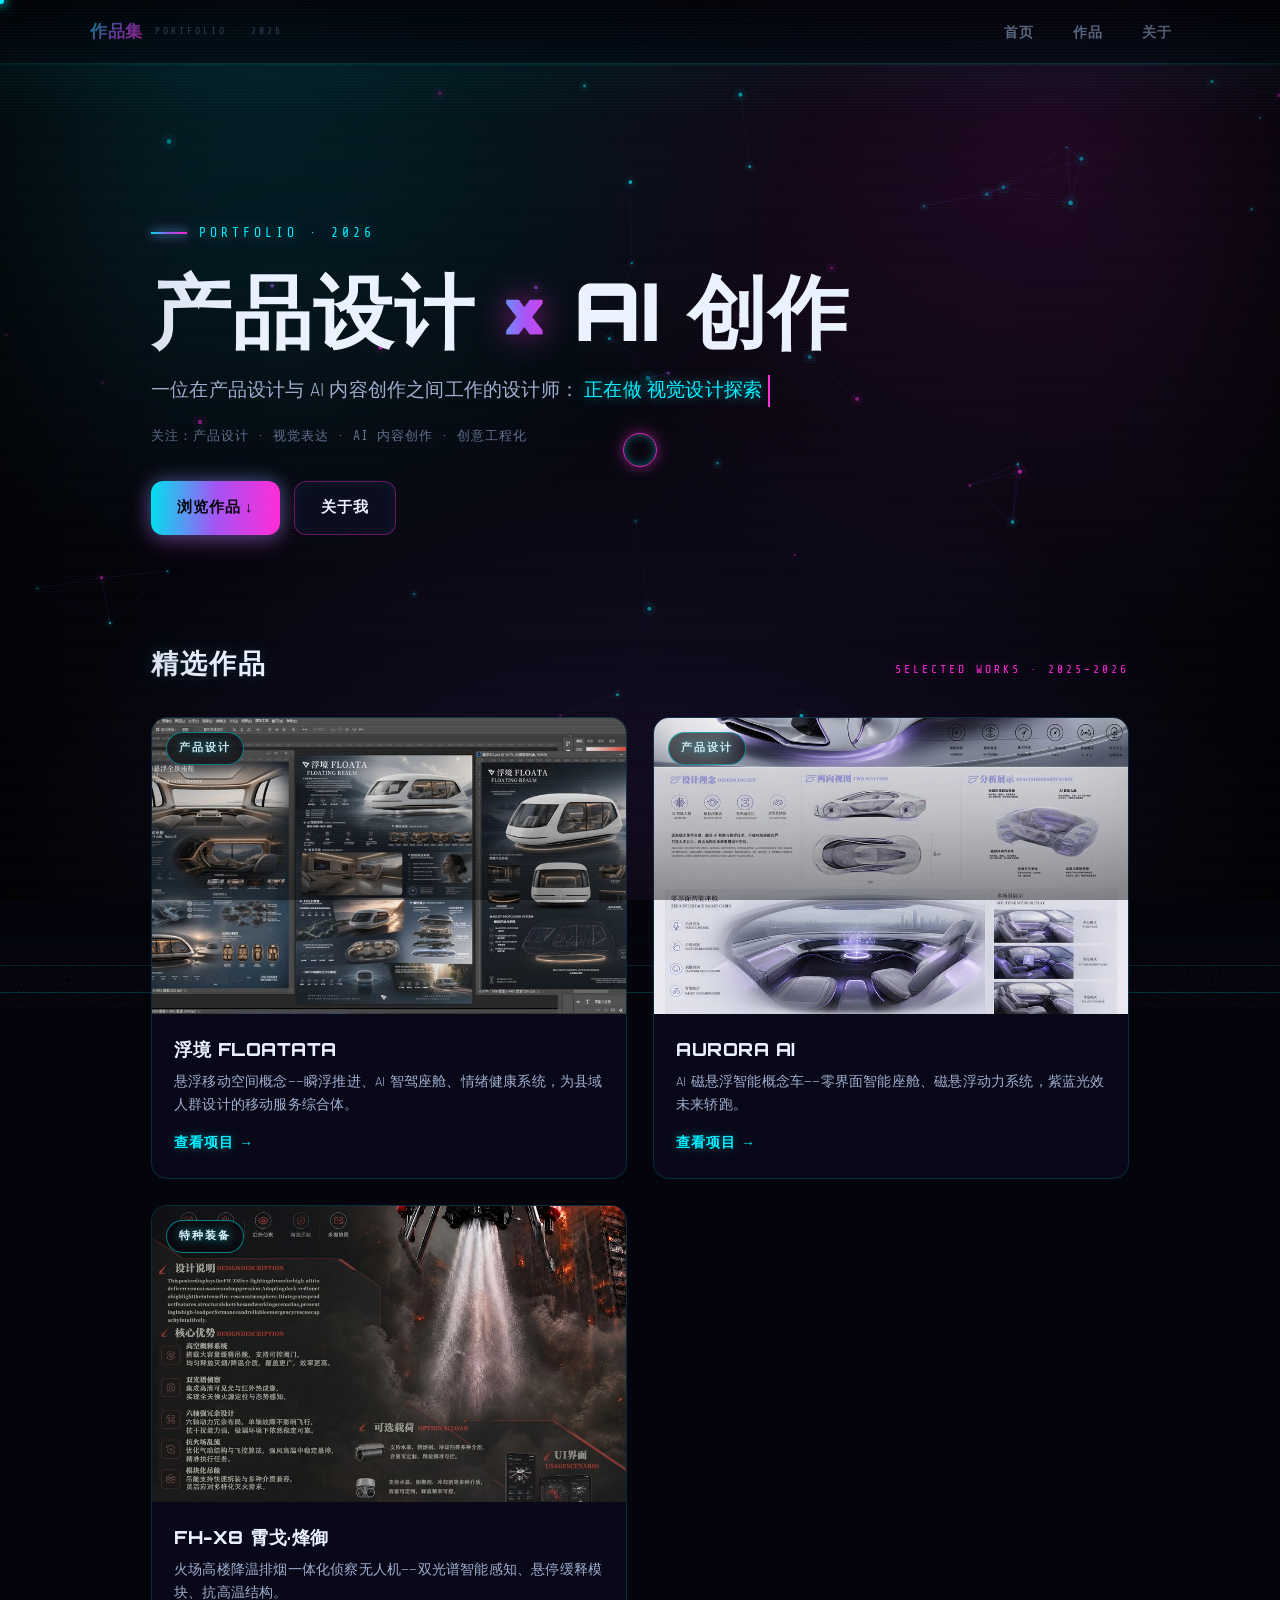
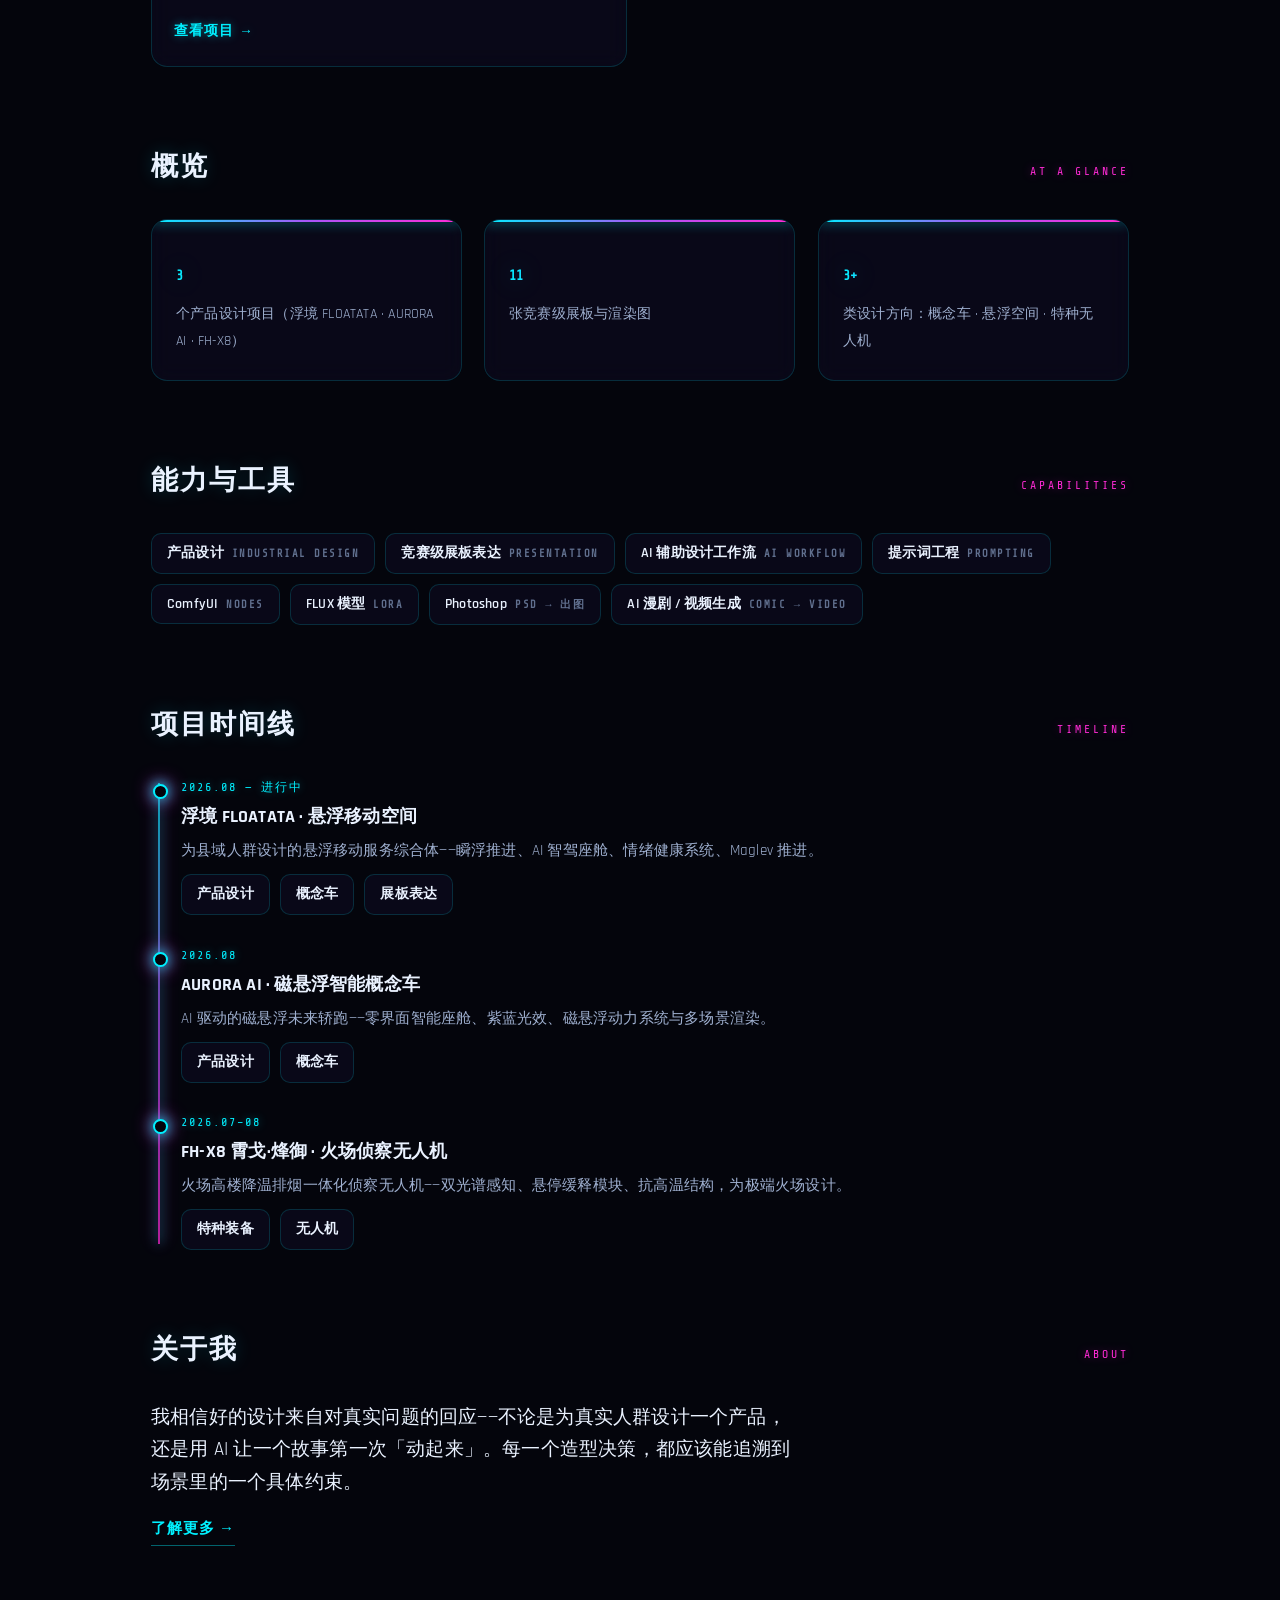
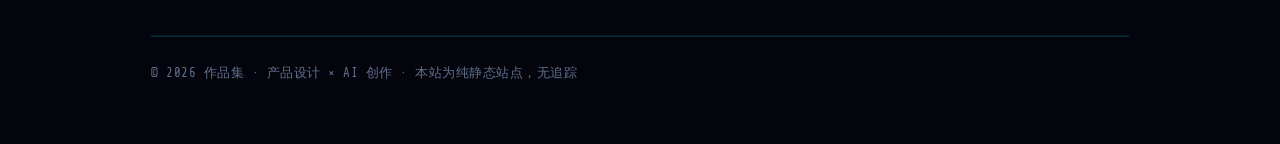
==== index.html @ 02cdc8c8 "init: cyberpunk portfolio site (6 pages, 3 projects)" ====
<!DOCTYPE html>
<html lang="zh-CN">
<head>
  <meta charset="UTF-8">
  <meta name="viewport" content="width=device-width, initial-scale=1.0">
  <meta name="description" content="产品设计与 AI 创作作品集 · 未来科技赛博风格 · 交互型动态网站。">
  <meta property="og:title" content="作品集 · 产品设计与 AI 创作">
  <meta property="og:description" content="交互型动态作品集网站 · 赛博朋克视觉，霓虹合成波、故障字与全息交互。">
  <meta property="og:type" content="website">
  <title>作品集 · 产品设计与 AI 创作</title>
  <link rel="icon" href="data:image/svg+xml,%3Csvg xmlns='http://www.w3.org/2000/svg' viewBox='0 0 100 100'%3E%3Cdefs%3E%3ClinearGradient id='g' x1='0' y1='0' x2='1' y2='1'%3E%3Cstop offset='0' stop-color='%2300f0ff'/%3E%3Cstop offset='1' stop-color='%23ff2bd6'/%3E%3C/linearGradient%3E%3C/defs%3E%3Crect width='100' height='100' rx='22' fill='url(%23g)'/%3E%3Ctext x='50' y='68' font-size='52' font-weight='800' fill='%2304050c' text-anchor='middle' font-family='Arial'%3E%E4%BD%9C%3C/text%3E%3C/svg%3E">
  <link rel="preconnect" href="https://fonts.googleapis.com">
  <link rel="preconnect" href="https://fonts.gstatic.com" crossorigin>
  <link href="https://fonts.googleapis.com/css2?family=Orbitron:wght@500;700;900&family=Rajdhani:wght@500;600;700&family=Share+Tech+Mono&display=swap" rel="stylesheet">
  <link rel="stylesheet" href="/site.css">
  <script src="/nav.js" defer></script>
  <script src="/fx.js" defer></script>
</head>
<body>
  <main class="site">

    <!-- ① Hero -->
    <section class="hero">
      <p class="kicker" data-parallax="8">PORTFOLIO · 2026</p>
      <h1 class="hero-title glitch" data-text="产品设计 × AI 创作" data-parallax="-16">产品设计<span class="hl"> × </span>AI 创作</h1>
      <p class="hero-sub" data-parallax="12">
        一位在产品设计与 AI 内容创作之间工作的设计师：
        <span class="typewriter" data-type-base="正在做 " data-type-words='["视觉设计探索","AI 内容创作","产品概念打磨","下一组作品"]'></span>
      </p>
      <p class="hero-note" data-parallax="18">关注：产品设计 · 视觉表达 · AI 内容创作 · 创意工程化</p>
      <div class="contact-row" data-parallax="22">
        <a class="contact-btn contact-btn--dark" href="#work">浏览作品 ↓</a>
        <a class="contact-btn contact-btn--light" href="/about/">关于我</a>
      </div>
    </section>

    <!-- ② 精选作品 -->
    <section class="sect" id="work">
      <div class="sect-head reveal">
        <h2>精选作品</h2>
        <span class="no">SELECTED WORKS · 2025–2026</span>
      </div>
      <div class="work-grid">

        <!-- 浮境 FLOATATA -->
        <a class="work-card tilt reveal" href="/work/floata/" data-cat="产品设计">
          <div class="wc-media">
            <span class="wc-tag">产品设计</span>
            <img src="/assets/work/floating-space.jpg"
                 srcset="/assets/work/floating-space.jpg 900w, /assets/work/floating-space-lg.jpg 1600w"
                 sizes="(max-width:760px) 100vw, 50vw"
                 alt="浮境 FLOATATA 悬浮移动空间概念展板" loading="lazy">
          </div>
          <div class="wc-info">
            <h3 class="wc-title">浮境 FLOATATA</h3>
            <p class="wc-desc">悬浮移动空间概念——瞬浮推进、AI 智驾座舱、情绪健康系统，为县域人群设计的移动服务综合体。</p>
            <span class="wc-go">查看项目 →</span>
          </div>
        </a>

        <!-- AURORA AI -->
        <a class="work-card tilt reveal" data-delay="90" href="/work/aurora/" data-cat="产品设计">
          <div class="wc-media">
            <span class="wc-tag">产品设计</span>
            <img src="/assets/work/tech-sedan.jpg"
                 srcset="/assets/work/tech-sedan.jpg 900w, /assets/work/tech-sedan-lg.jpg 1600w"
                 sizes="(max-width:760px) 100vw, 50vw"
                 alt="AURORA AI 磁悬浮智能概念车展板" loading="lazy">
          </div>
          <div class="wc-info">
            <h3 class="wc-title">AURORA AI</h3>
            <p class="wc-desc">AI 磁悬浮智能概念车——零界面智能座舱、磁悬浮动力系统，紫蓝光效未来轿跑。</p>
            <span class="wc-go">查看项目 →</span>
          </div>
        </a>

        <!-- FH-X8 霄戈·烽御 -->
        <a class="work-card tilt reveal" href="/work/fh-x8/" data-cat="特种装备">
          <div class="wc-media">
            <span class="wc-tag">特种装备</span>
            <img src="/assets/work/product.jpg"
                 srcset="/assets/work/product.jpg 900w, /assets/work/product-lg.jpg 1600w"
                 sizes="(max-width:760px) 100vw, 50vw"
                 alt="FH-X8 霄戈·烽御 火场侦察无人机展板" loading="lazy">
          </div>
          <div class="wc-info">
            <h3 class="wc-title">FH-X8 霄戈·烽御</h3>
            <p class="wc-desc">火场高楼降温排烟一体化侦察无人机——双光谱智能感知、悬停缓释模块、抗高温结构。</p>
            <span class="wc-go">查看项目 →</span>
          </div>
        </a>

      </div>
    </section>

    <!-- ③ 数据概览 -->
    <section class="sect">
      <div class="sect-head reveal">
        <h2>概览</h2>
        <span class="no">AT A GLANCE</span>
      </div>
      <div class="stats">
        <div class="stat reveal"><b><span class="countup" data-count="3">0</span></b><span>个产品设计项目（浮境 FLOATATA · AURORA AI · FH-X8）</span></div>
        <div class="stat reveal" data-delay="90"><b><span class="countup" data-count="11">0</span></b><span>张竞赛级展板与渲染图</span></div>
        <div class="stat reveal" data-delay="180"><b><span class="countup" data-count="3" data-suffix="+">0</span></b><span>类设计方向：概念车 · 悬浮空间 · 特种无人机</span></div>
      </div>
    </section>

    <!-- ④ 能力与工具 -->
    <section class="sect">
      <div class="sect-head reveal">
        <h2>能力与工具</h2>
        <span class="no">CAPABILITIES</span>
      </div>
      <div class="chips reveal">
        <span class="chip">产品设计 <em>INDUSTRIAL DESIGN</em></span>
        <span class="chip">竞赛级展板表达 <em>PRESENTATION</em></span>
        <span class="chip">AI 辅助设计工作流 <em>AI WORKFLOW</em></span>
        <span class="chip">提示词工程 <em>PROMPTING</em></span>
        <span class="chip">ComfyUI <em>NODES</em></span>
        <span class="chip">FLUX 模型 <em>LORA</em></span>
        <span class="chip">Photoshop <em>PSD → 出图</em></span>
        <span class="chip">AI 漫剧 / 视频生成 <em>COMIC → VIDEO</em></span>
      </div>
    </section>

    <!-- ⑤ 比赛与创作时间线 -->
    <section class="sect">
      <div class="sect-head reveal">
        <h2>项目时间线</h2>
        <span class="no">TIMELINE</span>
      </div>
      <div class="timeline">
        <div class="tl-item reveal">
          <div class="tl-date">2026.08 — 进行中</div>
          <h3>浮境 FLOATATA · 悬浮移动空间</h3>
          <p>为县域人群设计的悬浮移动服务综合体——瞬浮推进、AI 智驾座舱、情绪健康系统、Maglev 推进。</p>
          <div class="chips tl-tags"><span class="chip">产品设计</span><span class="chip">概念车</span><span class="chip">展板表达</span></div>
        </div>
        <div class="tl-item reveal">
          <div class="tl-date">2026.08</div>
          <h3>AURORA AI · 磁悬浮智能概念车</h3>
          <p>AI 驱动的磁悬浮未来轿跑——零界面智能座舱、紫蓝光效、磁悬浮动力系统与多场景渲染。</p>
          <div class="chips tl-tags"><span class="chip">产品设计</span><span class="chip">概念车</span></div>
        </div>
        <div class="tl-item reveal">
          <div class="tl-date">2026.07–08</div>
          <h3>FH-X8 霄戈·烽御 · 火场侦察无人机</h3>
          <p>火场高楼降温排烟一体化侦察无人机——双光谱感知、悬停缓释模块、抗高温结构，为极端火场设计。</p>
          <div class="chips tl-tags"><span class="chip">特种装备</span><span class="chip">无人机</span></div>
        </div>
      </div>
    </section>

    <!-- ⑥ 关于 teaser -->
    <section class="sect">
      <div class="sect-head reveal">
        <h2>关于我</h2>
        <span class="no">ABOUT</span>
      </div>
      <p class="reveal" style="font-size:19px; max-width:640px;">我相信好的设计来自对真实问题的回应——不论是为真实人群设计一个产品，还是用 AI 让一个故事第一次「动起来」。每一个造型决策，都应该能追溯到场景里的一个具体约束。</p>
      <a class="more-link reveal" href="/about/">了解更多 →</a>
    </section>

    <!-- ⑤ 页脚 -->
    <footer class="site-footer reveal">
      <p class="small">© <span id="year">2026</span> 作品集 · 产品设计 × AI 创作 · 本站为纯静态站点，无追踪</p>
    </footer>

  </main>
  <script>document.getElementById('year').textContent = new Date().getFullYear();</script>
</body>
</html>
---- site.css ----
/* ============================================================
   Portfolio · 未来科技 · 赛博朋克主题 (CYBERPUNK / SYNTHWAVE)
   配色：近黑底 + 霓虹青(#00f0ff) + 品红(#ff2bd6) + 电紫(#a855f7)
   元素：合成波网格地面 · CRT 扫描线 · 故障字 · 全息旋转描边 · 光束扫过
   ============================================================ */

:root {
  --bg: #04050c;
  --bg-2: #0a0c1a;
  --panel: rgba(120, 90, 255, .05);
  --panel-2: rgba(140, 120, 255, .08);
  --line: rgba(0, 240, 255, .16);
  --line-strong: rgba(255, 43, 214, .38);
  --text: #eaf2ff;
  --muted: #9fb0d0;
  --dim: #61708f;
  --c1: #00f0ff;   /* 霓虹青 */
  --c2: #ff2bd6;   /* 品红 */
  --c3: #a855f7;   /* 电紫 */
  --grad: linear-gradient(92deg, #00f0ff 0%, #a855f7 50%, #ff2bd6 100%);
  --grad-soft: linear-gradient(160deg, rgba(0, 240, 255, .12), rgba(255, 43, 214, .08));
  --glow: 0 0 22px rgba(0, 240, 255, .4);
  --radius: 16px;
  --mono: "Share Tech Mono", ui-monospace, "SF Mono", "Cascadia Code", Consolas, monospace;
  --display: "Orbitron", "Rajdhani", ui-sans-serif, system-ui, sans-serif;
  --sans: "Rajdhani", ui-sans-serif, -apple-system, BlinkMacSystemFont, "PingFang SC", "Microsoft YaHei", sans-serif;
}

* { margin: 0; padding: 0; box-sizing: border-box; }

html { scroll-behavior: smooth; }

body {
  background: var(--bg);
  color: var(--text);
  font-family: var(--sans);
  font-size: 16px;
  line-height: 1.7;
  -webkit-font-smoothing: antialiased;
  overflow-x: hidden;
  letter-spacing: .2px;
}

/* ---- 背景：霓虹网格纹理（全站固定） ---- */
body::before {
  content: "";
  position: fixed;
  inset: 0;
  z-index: -4;
  background:
    radial-gradient(circle at 20% 0%, rgba(0, 240, 255, .14), transparent 42%),
    radial-gradient(circle at 82% 12%, rgba(255, 43, 214, .12), transparent 42%),
    radial-gradient(circle at 50% 120%, rgba(168, 85, 247, .16), transparent 55%),
    var(--bg);
  pointer-events: none;
}

/* ---- 顶部霓虹光晕装饰 ---- */
body::after {
  content: "";
  position: fixed;
  top: -260px; left: 50%;
  transform: translateX(-50%);
  width: 130vw; height: 620px;
  z-index: -5;
  background:
    radial-gradient(ellipse 42% 55% at 28% 42%, rgba(0, 240, 255, .16), transparent 65%),
    radial-gradient(ellipse 40% 52% at 72% 38%, rgba(255, 43, 214, .14), transparent 65%);
  pointer-events: none;
}

/* ---- 合成波滚动网格地面（fx.js 注入 .fx-grid） ---- */
.fx-grid {
  position: fixed;
  left: -60%; right: -60%; bottom: -12%;
  height: 62vh;
  z-index: -3;
  background-image:
    linear-gradient(rgba(0, 240, 255, .55) 1px, transparent 1px),
    linear-gradient(90deg, rgba(255, 43, 214, .35) 1px, transparent 1px);
  background-size: 46px 46px;
  transform: perspective(340px) rotateX(70deg);
  transform-origin: bottom center;
  -webkit-mask-image: linear-gradient(to top, #000 0%, rgba(0, 0, 0, .4) 45%, transparent 86%);
          mask-image: linear-gradient(to top, #000 0%, rgba(0, 0, 0, .4) 45%, transparent 86%);
  opacity: .55;
  animation: gridmove 5.5s linear infinite;
  pointer-events: none;
}
@keyframes gridmove { from { background-position-y: 0; } to { background-position-y: 46px; } }

/* 地平线霓虹光带 */
.fx-grid::after {
  content: "";
  position: absolute;
  left: 0; right: 0; top: 0;
  height: 2px;
  background: linear-gradient(90deg, transparent, var(--c1), var(--c2), transparent);
  box-shadow: 0 0 18px var(--c1), 0 0 30px var(--c2);
}

/* ---- CRT 扫描线 + 扫描光束（fx.js 注入 .fx-scan） ---- */
.fx-scan {
  position: fixed;
  inset: 0;
  z-index: 9998;
  pointer-events: none;
  background: repeating-linear-gradient(to bottom, rgba(255, 255, 255, .022) 0 1px, transparent 1px 3px);
  opacity: .7;
}
.fx-scan::after {
  content: "";
  position: absolute;
  left: 0; right: 0; height: 130px;
  background: linear-gradient(to bottom, transparent, rgba(0, 240, 255, .05), transparent);
  animation: scan 7s linear infinite;
}
@keyframes scan { from { top: -130px; } to { top: 100%; } }

/* ---- 暗角（fx.js 注入 .fx-vignette） ---- */
.fx-vignette {
  position: fixed;
  inset: 0;
  z-index: 9997;
  pointer-events: none;
  box-shadow: inset 0 0 220px rgba(0, 0, 0, .85);
}

/* ---- 粒子背景画布（fx.js 注入 .fx-bg） ---- */
.fx-bg {
  position: fixed;
  inset: 0;
  z-index: -2;
  pointer-events: none;
}

/* ---- 顶部阅读进度条 ---- */
.fx-progress {
  position: fixed;
  top: 0; left: 0;
  height: 3px;
  width: 0;
  z-index: 10001;
  background: var(--grad);
  box-shadow: 0 0 14px var(--c1), 0 0 22px var(--c2);
  transition: width .08s linear;
}

::selection { background: rgba(255, 43, 214, .34); color: #fff; }

::-webkit-scrollbar { width: 10px; }
::-webkit-scrollbar-track { background: var(--bg); }
::-webkit-scrollbar-thumb { background: #1b2540; border-radius: 8px; box-shadow: inset 0 0 6px rgba(0,240,255,.4); }
::-webkit-scrollbar-thumb:hover { background: #2a3a66; }

a { color: inherit; }
img { max-width: 100%; }

/* ================= 导航（nav.js 注入 .sk-nav） ================= */
.sk-nav {
  position: fixed;
  top: 0; left: 0; right: 0;
  z-index: 9990;
  height: 62px;
  display: flex;
  align-items: center;
  justify-content: space-between;
  gap: 16px;
  padding: 0 max(22px, calc((100vw - 1080px) / 2));
  background: rgba(4, 5, 12, .55);
  backdrop-filter: blur(16px);
  -webkit-backdrop-filter: blur(16px);
  border-bottom: 1px solid var(--line);
  box-shadow: 0 1px 0 rgba(0, 240, 255, .12);
  transition: border-color .25s ease, background .25s ease, transform .3s ease;
  font-family: var(--sans);
}
.sk-nav.scrolled {
  background: rgba(4, 5, 12, .85);
  border-bottom-color: var(--line-strong);
  box-shadow: 0 0 24px rgba(0, 240, 255, .12);
}
.sk-nav--hidden { transform: translateY(-100%); }
.sk-nav a { text-decoration: none; }

.sk-brand { display: flex; align-items: baseline; gap: 10px; min-width: 0; }
.sk-brand b {
  font-family: var(--display);
  font-size: 17px;
  font-weight: 900;
  letter-spacing: 2px;
  background: var(--grad);
  -webkit-background-clip: text;
  background-clip: text;
  -webkit-text-fill-color: transparent;
  white-space: nowrap;
  text-shadow: 0 0 18px rgba(0, 240, 255, .25);
}
.sk-brand span {
  font-size: 10px;
  letter-spacing: 3px;
  color: var(--dim);
  font-family: var(--mono);
  white-space: nowrap;
}

.sk-links { display: flex; align-items: center; gap: 2px; overflow-x: auto; scrollbar-width: none; }
.sk-links::-webkit-scrollbar { display: none; }
.sk-links a {
  padding: 7px 14px;
  border-radius: 10px;
  font-size: 14px;
  color: var(--muted);
  white-space: nowrap;
  font-weight: 600;
  letter-spacing: .5px;
  position: relative;
  transition: color .2s ease, background .2s ease, text-shadow .2s ease;
}
.sk-links a:hover { color: var(--text); background: var(--panel); text-shadow: 0 0 12px rgba(0, 240, 255, .6); }
.sk-links a.on { color: var(--c1); font-weight: 700; text-shadow: 0 0 12px rgba(0, 240, 255, .7); }
.sk-links a.on::after {
  content: "";
  position: absolute;
  left: 14px; right: 14px; bottom: 3px;
  height: 2px;
  border-radius: 2px;
  background: var(--grad);
  box-shadow: 0 0 10px var(--c1), 0 0 16px var(--c2);
}

/* ================= 布局容器 ================= */
.site {
  max-width: 1080px;
  margin: 0 auto;
  padding: 92px max(22px, 4vw) 60px;
}

/* ================= Hero ================= */
.hero { padding: 60px 0 30px; position: relative; }

.kicker {
  font-family: var(--mono);
  font-size: 13px;
  letter-spacing: 4px;
  color: var(--c1);
  margin-bottom: 24px;
  display: inline-flex;
  align-items: center;
  gap: 12px;
  text-shadow: 0 0 12px rgba(0, 240, 255, .5);
}
.kicker::before {
  content: "";
  width: 36px; height: 1.5px;
  background: var(--grad);
  box-shadow: 0 0 10px var(--c1), 0 0 14px var(--c2);
}

.hero-title {
  font-family: var(--display);
  font-size: clamp(42px, 7.5vw, 80px);
  font-weight: 900;
  line-height: 1.06;
  letter-spacing: 1px;
  margin-bottom: 22px;
  position: relative;
}
.hero-title .hl {
  background: var(--grad);
  -webkit-background-clip: text;
  background-clip: text;
  -webkit-text-fill-color: transparent;
  filter: drop-shadow(0 0 16px rgba(255, 43, 214, .55));
}

/* 故障字 glitch（周期爆发，平时显示渐变原字） */
.glitch::before, .glitch::after {
  content: attr(data-text);
  position: absolute;
  inset: 0;
  opacity: 0;
  pointer-events: none;
  font: inherit;
  letter-spacing: inherit;
}
.glitch::before { color: var(--c2); animation: glitchA 5s steps(2, end) infinite; }
.glitch::after { color: var(--c1); animation: glitchB 5s steps(2, end) infinite; }
@keyframes glitchA {
  0%, 91%, 100% { opacity: 0; transform: translate(0, 0); clip-path: inset(0 0 100% 0); }
  92% { opacity: .85; transform: translate(-4px, -2px); clip-path: inset(8% 0 62% 0); }
  95% { opacity: .85; transform: translate(4px, 2px); clip-path: inset(54% 0 18% 0); }
  98% { opacity: .85; transform: translate(-3px, 1px); clip-path: inset(30% 0 40% 0); }
}
@keyframes glitchB {
  0%, 91%, 100% { opacity: 0; transform: translate(0, 0); clip-path: inset(0 0 100% 0); }
  93% { opacity: .85; transform: translate(4px, 2px); clip-path: inset(14% 0 56% 0); }
  96% { opacity: .85; transform: translate(-4px, -2px); clip-path: inset(60% 0 12% 0); }
  99% { opacity: .85; transform: translate(3px, -1px); clip-path: inset(40% 0 34% 0); }
}

.typewriter {
  display: inline-block;
  border-right: 2.5px solid var(--c2);
  padding-right: 6px;
  color: var(--c1);
  text-shadow: 0 0 12px rgba(0, 240, 255, .55);
  animation: blink .85s step-end infinite;
}
@keyframes blink { 50% { border-color: transparent; } }

.hero-sub {
  font-size: 19px;
  color: var(--muted);
  max-width: 640px;
  margin-bottom: 18px;
}
.hero-note {
  font-family: var(--mono);
  font-size: 13px;
  color: var(--dim);
  letter-spacing: 1px;
  margin-bottom: 34px;
}

.contact-row { display: flex; gap: 14px; flex-wrap: wrap; }

.contact-btn {
  display: inline-flex;
  align-items: center;
  gap: 8px;
  padding: 13px 26px;
  border-radius: 12px;
  font-size: 15px;
  font-weight: 700;
  letter-spacing: 1px;
  text-decoration: none;
  text-transform: uppercase;
  transition: transform .2s ease, box-shadow .25s ease, background .25s ease, border-color .25s ease;
}
.contact-btn--dark {
  background: var(--grad);
  color: #04050c;
  box-shadow: 0 4px 24px rgba(255, 43, 214, .4), 0 0 18px rgba(0, 240, 255, .35);
}
.contact-btn--dark:hover {
  transform: translateY(-2px);
  box-shadow: 0 8px 34px rgba(255, 43, 214, .6), 0 0 28px rgba(0, 240, 255, .5);
}
.contact-btn--light {
  background: var(--panel);
  border: 1px solid var(--line-strong);
  color: var(--text);
  backdrop-filter: blur(8px);
  box-shadow: inset 0 0 18px rgba(0, 240, 255, .06);
}
.contact-btn--light:hover {
  transform: translateY(-2px);
  border-color: var(--c1);
  box-shadow: 0 0 22px rgba(0, 240, 255, .35), inset 0 0 22px rgba(255, 43, 214, .08);
  text-shadow: 0 0 12px rgba(0, 240, 255, .7);
}

/* ================= 区块 ================= */
.sect { margin: 76px 0; }

.sect-head {
  display: flex;
  align-items: baseline;
  justify-content: space-between;
  gap: 16px;
  margin-bottom: 30px;
}
.sect-head h2 {
  font-family: var(--display);
  font-size: 27px;
  font-weight: 800;
  letter-spacing: 2px;
  text-shadow: 0 0 18px rgba(0, 240, 255, .18);
}
.sect-head .no {
  font-family: var(--mono);
  font-size: 11.5px;
  letter-spacing: 3px;
  color: var(--c2);
  text-shadow: 0 0 10px rgba(255, 43, 214, .4);
  white-space: nowrap;
}

/* ================= 作品卡片 ================= */
.work-grid {
  display: grid;
  grid-template-columns: repeat(2, 1fr);
  gap: 26px;
  perspective: 1400px;
}
@media (max-width: 760px) { .work-grid { grid-template-columns: 1fr; } }

.work-card {
  display: block;
  text-decoration: none;
  border-radius: var(--radius);
  overflow: hidden;
  background: var(--panel);
  border: 1px solid var(--line);
  backdrop-filter: blur(10px);
  -webkit-backdrop-filter: blur(10px);
  transition: transform .25s ease, box-shadow .3s ease, border-color .3s ease;
}
.work-card:hover {
  border-color: var(--line-strong);
  box-shadow: 0 18px 50px rgba(2, 4, 12, .8), 0 0 26px rgba(0, 240, 255, .22), 0 0 40px rgba(255, 43, 214, .14);
}

/* 全息旋转霓虹描边（hover） */
.work-card::after {
  content: "";
  position: absolute;
  inset: 0;
  border-radius: var(--radius);
  padding: 1.5px;
  background: conic-gradient(from var(--ang, 0deg), transparent 0 64%, var(--c1) 78%, var(--c2) 90%, transparent 100%);
  -webkit-mask: linear-gradient(#000 0 0) content-box, linear-gradient(#000 0 0);
  -webkit-mask-composite: xor;
          mask-composite: exclude;
  opacity: 0;
  transition: opacity .3s ease;
  pointer-events: none;
}
.work-card:hover::after { opacity: 1; animation: spin 3s linear infinite; }
@property --ang { syntax: "<angle>"; inherits: false; initial-value: 0deg; }
@keyframes spin { to { --ang: 360deg; } }

/* 3D tilt（fx.js） */
.work-card.tilt { transform-style: preserve-3d; will-change: transform; transition: transform .12s ease-out; }
.work-card.tilt .wc-media, .work-card.tilt .wc-info { transform: translateZ(18px); }

.wc-media {
  position: relative;
  aspect-ratio: 16 / 10;
  overflow: hidden;
  background: var(--bg-2);
}
.wc-media img {
  width: 100%; height: 100%;
  object-fit: cover;
  display: block;
  transition: transform .5s ease, filter .5s ease;
}
.work-card:hover .wc-media img { transform: scale(1.06); filter: brightness(1.14) saturate(1.1); }

/* 悬停光束扫过 */
.wc-media::after {
  content: "";
  position: absolute;
  top: 0; left: -60%;
  width: 50%; height: 100%;
  background: linear-gradient(105deg, transparent, rgba(0, 240, 255, .22), rgba(255, 43, 214, .18), transparent);
  transform: skewX(-18deg);
  opacity: 0;
  transition: opacity .3s ease;
  pointer-events: none;
}
.work-card:hover .wc-media::after { opacity: 1; animation: sweep 1.1s ease-in-out; }
@keyframes sweep { from { left: -60%; } to { left: 120%; } }

.wc-tag {
  position: absolute;
  top: 14px; left: 14px;
  z-index: 2;
  font-size: 11px;
  font-weight: 700;
  letter-spacing: 2px;
  padding: 6px 12px;
  border-radius: 999px;
  color: #dff6ff;
  background: rgba(4, 5, 12, .62);
  border: 1px solid rgba(0, 240, 255, .5);
  backdrop-filter: blur(8px);
  font-family: var(--mono);
  text-shadow: 0 0 10px rgba(0, 240, 255, .6);
}

.wc-media--type { display: flex; align-items: flex-end; padding: 22px; }
.cover-a { background:
  radial-gradient(ellipse 90% 70% at 15% 0%, rgba(0,240,255,.35), transparent 60%),
  radial-gradient(ellipse 80% 70% at 90% 100%, rgba(255,43,214,.4), transparent 60%),
  linear-gradient(160deg, #0b1b3a, #0a1230 55%, #101a3d); }
.cover-b { background:
  radial-gradient(ellipse 90% 70% at 80% 10%, rgba(168,85,247,.4), transparent 60%),
  radial-gradient(ellipse 80% 70% at 10% 100%, rgba(0,240,255,.32), transparent 60%),
  linear-gradient(160deg, #170f33, #0d1030 55%, #0b1b3a); }
.cover-c { background:
  radial-gradient(ellipse 90% 70% at 85% 0%, rgba(255,43,214,.32), transparent 60%),
  radial-gradient(ellipse 80% 70% at 10% 100%, rgba(0,240,255,.3), transparent 60%),
  linear-gradient(160deg, #231538, #14102e 55%, #0b1b3a); }
.wc-media--type::before {
  content: "";
  position: absolute;
  inset: 0;
  background-image:
    linear-gradient(rgba(0, 240, 255, .14) 1px, transparent 1px),
    linear-gradient(90deg, rgba(255, 43, 214, .12) 1px, transparent 1px);
  background-size: 34px 34px;
  mask-image: radial-gradient(ellipse 80% 90% at 50% 100%, #000 20%, transparent 80%);
  -webkit-mask-image: radial-gradient(ellipse 80% 90% at 50% 100%, #000 20%, transparent 80%);
}
.cover-type { position: relative; z-index: 1; display: flex; align-items: flex-end; gap: 16px; width: 100%; }
.ct-no {
  font-family: var(--mono);
  font-size: 11px;
  letter-spacing: 2px;
  color: rgba(180, 220, 255, .75);
  writing-mode: vertical-rl;
  padding-bottom: 2px;
}
.ct-title {
  font-family: var(--display);
  font-size: clamp(24px, 3.4vw, 34px);
  font-weight: 900;
  line-height: 1.15;
  letter-spacing: .5px;
  color: #f2f7ff;
  text-shadow: 0 2px 24px rgba(4, 5, 12, .9), 0 0 20px rgba(0, 240, 255, .3);
}
.ct-sub {
  margin-top: 8px;
  font-family: var(--mono);
  font-size: 12px;
  letter-spacing: 1px;
  color: rgba(170, 205, 255, .85);
}

.wc-info { padding: 20px 22px 22px; }
.wc-title { font-family: var(--display); font-size: 18px; font-weight: 800; letter-spacing: .5px; margin-bottom: 6px; }
.wc-desc { font-size: 14px; color: var(--muted); line-height: 1.65; margin-bottom: 12px; }
.wc-go {
  font-size: 13.5px;
  font-weight: 700;
  color: var(--c1);
  font-family: var(--mono);
  letter-spacing: 1px;
  text-shadow: 0 0 10px rgba(0, 240, 255, .4);
}
.work-card:hover .wc-go { text-shadow: 0 0 16px rgba(0, 240, 255, .9); }

/* ================= 作品筛选 ================= */
.filters { display: flex; gap: 10px; flex-wrap: wrap; margin-bottom: 30px; }
.filter-btn {
  padding: 9px 18px;
  border-radius: 999px;
  border: 1px solid var(--line);
  background: var(--panel);
  color: var(--muted);
  font-size: 13.5px;
  font-weight: 600;
  letter-spacing: 1px;
  cursor: pointer;
  font-family: var(--sans);
  transition: all .2s ease;
}
.filter-btn:hover { color: var(--text); border-color: var(--c1); box-shadow: 0 0 14px rgba(0, 240, 255, .25); }
.filter-btn.on {
  background: var(--grad);
  color: #04050c;
  border-color: transparent;
  font-weight: 700;
  box-shadow: 0 0 20px rgba(255, 43, 214, .4), 0 0 14px rgba(0, 240, 255, .35);
}
.work-card.hide { display: none; }

/* ================= 数据概览 ================= */
.stats {
  display: grid;
  grid-template-columns: repeat(3, 1fr);
  gap: 22px;
}
@media (max-width: 760px) { .stats { grid-template-columns: 1fr; } }
.stat {
  background: var(--panel);
  border: 1px solid var(--line);
  border-radius: var(--radius);
  padding: 26px 24px;
  backdrop-filter: blur(10px);
  position: relative;
  overflow: hidden;
  transition: border-color .25s ease, transform .25s ease, box-shadow .25s ease;
}
.stat::before {
  content: "";
  position: absolute;
  top: 0; left: 0;
  width: 100%; height: 2px;
  background: var(--grad);
  box-shadow: 0 0 12px var(--c1);
}
.stat:hover {
  border-color: var(--line-strong);
  transform: translateY(-3px);
  box-shadow: 0 12px 34px rgba(2, 4, 12, .7), 0 0 20px rgba(255, 43, 214, .14);
}
.stat b {
  display: block;
  font-size: 40px;
  font-weight: 900;
  line-height: 1.1;
  margin-bottom: 10px;
  background: var(--grad);
  -webkit-background-clip: text;
  background-clip: text;
  -webkit-text-fill-color: transparent;
  font-family: var(--mono);
  filter: drop-shadow(0 0 12px rgba(0, 240, 255, .25));
}
.stat span { font-size: 13.5px; color: var(--muted); line-height: 1.6; }

/* ================= 标签 chips ================= */
.chips { display: flex; flex-wrap: wrap; gap: 10px; }
.chip {
  display: inline-flex;
  align-items: baseline;
  gap: 8px;
  padding: 8px 15px;
  border-radius: 10px;
  font-size: 13.5px;
  font-weight: 600;
  color: var(--text);
  background: var(--panel);
  border: 1px solid var(--line);
  backdrop-filter: blur(8px);
  transition: border-color .2s ease, box-shadow .2s ease, transform .2s ease;
}
.chip em {
  font-family: var(--mono);
  font-style: normal;
  font-size: 10.5px;
  letter-spacing: 1.5px;
  color: var(--dim);
}
.chip:hover {
  border-color: var(--c1);
  box-shadow: 0 0 16px rgba(0, 240, 255, .25);
  transform: translateY(-1px);
  text-shadow: 0 0 10px rgba(0, 240, 255, .4);
}

/* ================= 时间线 ================= */
.timeline {
  position: relative;
  padding-left: 30px;
  display: grid;
  gap: 30px;
}
.timeline::before {
  content: "";
  position: absolute;
  left: 7px; top: 6px; bottom: 6px;
  width: 2px;
  background: linear-gradient(180deg, var(--c1), var(--c3), var(--c2));
  opacity: .7;
  box-shadow: 0 0 12px var(--c1), 0 0 18px var(--c2);
}
.tl-item { position: relative; }
.tl-item::before {
  content: "";
  position: absolute;
  left: -28.5px; top: 7px;
  width: 11px; height: 11px;
  border-radius: 50%;
  background: var(--bg);
  border: 2.5px solid var(--c1);
  box-shadow: 0 0 14px var(--c1), 0 0 20px var(--c2);
}
.tl-date {
  font-family: var(--mono);
  font-size: 12px;
  letter-spacing: 2px;
  color: var(--c1);
  margin-bottom: 5px;
  text-shadow: 0 0 10px rgba(0, 240, 255, .4);
}
.tl-item h3 { font-size: 18px; font-weight: 750; margin-bottom: 6px; }
.tl-item p { font-size: 14.5px; color: var(--muted); max-width: 680px; margin-bottom: 10px; }
.tl-tags { margin-top: 2px; }

/* ================= 关于页 ================= */
.about-head { display: flex; gap: 26px; align-items: flex-start; }
@media (max-width: 640px) { .about-head { flex-direction: column; } }
.about-avatar {
  flex: none;
  width: 88px; height: 88px;
  border-radius: 24px;
  display: flex;
  align-items: center;
  justify-content: center;
  font-size: 24px;
  font-weight: 900;
  letter-spacing: 1px;
  color: #04050c;
  background: var(--grad);
  box-shadow: 0 8px 30px rgba(255, 43, 214, .4), 0 0 20px rgba(0, 240, 255, .3);
  font-family: var(--display);
}

.grid-2 { display: grid; grid-template-columns: repeat(2, 1fr); gap: 20px; }
@media (max-width: 760px) { .grid-2 { grid-template-columns: 1fr; } }

.blk {
  background: var(--panel);
  border: 1px solid var(--line);
  border-radius: var(--radius);
  padding: 24px;
  backdrop-filter: blur(10px);
  transition: border-color .25s ease, transform .25s ease, box-shadow .25s ease;
}
.blk:hover {
  border-color: var(--line-strong);
  transform: translateY(-2px);
  box-shadow: 0 10px 30px rgba(2, 4, 12, .6), 0 0 18px rgba(0, 240, 255, .12);
}
.blk.strong { border-color: var(--line-strong); background: var(--grad-soft); box-shadow: inset 0 0 24px rgba(255, 43, 214, .08); }
.blk h3 { font-size: 16.5px; font-weight: 750; margin-bottom: 8px; }
.blk p { font-size: 14.5px; color: var(--muted); line-height: 1.7; }
.blk strong { color: var(--text); }

.values li {
  position: relative;
  padding: 12px 0 12px 26px;
  font-size: 15.5px;
  color: var(--muted);
  border-bottom: 1px dashed var(--line);
}
.values li:last-child { border-bottom: none; }
.values li::before {
  content: "▹";
  position: absolute;
  left: 0;
  color: var(--c2);
  font-size: 14px;
  top: 14px;
  text-shadow: 0 0 10px rgba(255, 43, 214, .5);
}
.values strong { color: var(--text); }

.meta { font-family: var(--mono); font-size: 13px; color: var(--dim); letter-spacing: .5px; }
.more-link {
  display: inline-block;
  margin-top: 18px;
  font-size: 15px;
  font-weight: 700;
  letter-spacing: 1px;
  color: var(--c1);
  text-decoration: none;
  text-transform: uppercase;
  border-bottom: 1.5px solid rgba(0, 240, 255, .4);
  padding-bottom: 3px;
  transition: border-color .2s ease, text-shadow .2s ease;
}
.more-link:hover { border-color: var(--c1); text-shadow: 0 0 16px rgba(0, 240, 255, .8); }

/* ================= 项目详情页 ================= */
.back-link {
  display: inline-flex; align-items: center; gap: 8px;
  margin-bottom: 28px;
  padding: 10px 22px;
  font-family: var(--mono);
  font-size: 13.5px;
  font-weight: 700;
  letter-spacing: 1.2px;
  text-transform: uppercase;
  color: var(--c1);
  text-decoration: none;
  border: 1px solid rgba(0, 240, 255, .35);
  border-radius: 12px;
  background: rgba(0, 240, 255, .06);
  backdrop-filter: blur(8px); -webkit-backdrop-filter: blur(8px);
  box-shadow:
    0 0 14px rgba(0, 240, 255, .12),
    inset 0 0 16px rgba(0, 240, 255, .04);
  transition: all .28s ease;
  cursor: pointer;
}
.back-link::before {
  content: '◀';
  font-size: 11px;
  margin-right: 2px;
}
.back-link:hover {
  color: #fff;
  border-color: var(--c1);
  background: rgba(0, 240, 255, .15);
  box-shadow:
    0 0 26px rgba(0, 240, 255, .3),
    0 0 50px rgba(0, 240, 255, .1),
    inset 0 0 20px rgba(0, 240, 255, .08);
  transform: translateX(-3px);
  text-shadow: 0 0 12px rgba(0, 240, 255, .7);
}
.back-link:active { transform: translateX(-1px) scale(.97); }

.proj-tags { display: flex; gap: 10px; flex-wrap: wrap; margin-bottom: 16px; }

.proj-title {
  font-family: var(--display);
  font-size: clamp(30px, 4.6vw, 46px);
  font-weight: 900;
  letter-spacing: 1px;
  line-height: 1.15;
  margin-bottom: 14px;
  text-shadow: 0 0 22px rgba(0, 240, 255, .18);
}
.proj-lead { font-size: 17.5px; color: var(--muted); max-width: 660px; margin-bottom: 36px; }

.proj-hero {
  border-radius: 20px;
  overflow: hidden;
  margin-bottom: 44px;
  border: 1px solid var(--line);
  box-shadow: 0 22px 60px rgba(2, 4, 12, .8), 0 0 26px rgba(0, 240, 255, .14);
}
.proj-hero img { width: 100%; display: block; }
.proj-hero--type { display: flex; flex-direction: column; justify-content: flex-end; min-height: 300px; padding: 30px; }
.proj-hero--type::before {
  content: "";
  position: absolute;
  inset: 0;
  background-image:
    linear-gradient(rgba(0, 240, 255, .1) 1px, transparent 1px),
    linear-gradient(90deg, rgba(255, 43, 214, .1) 1px, transparent 1px);
  background-size: 36px 36px;
  mask-image: radial-gradient(ellipse 70% 80% at 50% 100%, #000 10%, transparent 80%);
  -webkit-mask-image: radial-gradient(ellipse 70% 80% at 50% 100%, #000 10%, transparent 80%);
  pointer-events: none;
}
.ph-no { font-family: var(--mono); font-size: 11.5px; letter-spacing: 2px; color: rgba(180, 220, 255, .85); margin-bottom: 12px; position: relative; z-index: 1; }
.ph-title { font-family: var(--display); font-size: clamp(24px, 3.6vw, 34px); font-weight: 900; line-height: 1.2; letter-spacing: .5px; position: relative; z-index: 1; text-shadow: 0 2px 24px rgba(4, 5, 12, .9), 0 0 18px rgba(0, 240, 255, .25); }
.ph-sub { margin-top: 10px; font-family: var(--mono); font-size: 13px; line-height: 1.8; color: rgba(170, 205, 255, .9); position: relative; z-index: 1; }

.proj-layout { display: grid; grid-template-columns: 250px 1fr; gap: 44px; align-items: start; }
@media (max-width: 860px) { .proj-layout { grid-template-columns: 1fr; gap: 28px; } }

.proj-aside { position: sticky; top: 88px; }
@media (max-width: 860px) { .proj-aside { position: static; } }
.meta-list { list-style: none; }
.meta-list li {
  padding: 11px 0;
  border-bottom: 1px dashed var(--line);
  font-size: 14px;
  color: var(--text);
  line-height: 1.6;
}
.meta-list li:last-child { border-bottom: none; }
.meta-list li span {
  display: block;
  font-family: var(--mono);
  font-size: 10.5px;
  letter-spacing: 2px;
  color: var(--dim);
  margin-bottom: 3px;
}

.proj-body { min-width: 0; }
.proj-body h2 {
  font-family: var(--display);
  font-size: 20px;
  font-weight: 800;
  letter-spacing: 1px;
  margin: 40px 0 14px;
  display: flex;
  align-items: center;
  gap: 12px;
}
.proj-body h2::before {
  content: "";
  width: 26px; height: 3px;
  border-radius: 3px;
  background: var(--grad);
  box-shadow: 0 0 12px var(--c1), 0 0 16px var(--c2);
  flex: none;
}
.proj-body h2:first-child { margin-top: 0; }
.proj-body p { font-size: 15.5px; color: var(--muted); line-height: 1.85; margin-bottom: 14px; }
.proj-body ul { margin: 10px 0 16px 20px; }
.proj-body li { font-size: 15px; color: var(--muted); line-height: 1.85; margin-bottom: 8px; }
.proj-body .blk { margin-bottom: 14px; }

/* ================= 详情页：特性列表 ================= */
.feature-list {
  list-style: none;
  margin-left: 0;
  padding: 0;
  display: grid;
  gap: 10px;
}
.feature-list li {
  padding: 14px 18px;
  border-radius: 12px;
  border-left: 3px solid var(--c1);
  background: var(--grad-soft);
  font-size: 15px;
  line-height: 1.7;
  color: #dff6ff;
  box-shadow: inset 0 0 20px rgba(0, 240, 255, .05);
}
.feature-list li strong { color: #fff; }

/* ================= 详情页：侧边栏信息块 ================= */
.sidebar-block {
  background: var(--panel);
  border: 1px solid var(--line);
  border-radius: 16px;
  padding: 20px;
  margin-bottom: 20px;
  box-shadow: inset 0 0 22px rgba(0, 240, 255, .05);
}
.sidebar-block h4 {
  font-size: 13px;
  font-weight: 700;
  letter-spacing: 2px;
  text-transform: uppercase;
  color: var(--c1);
  margin: 0 0 12px;
  font-family: var(--mono);
  text-shadow: 0 0 10px rgba(0, 240, 255, .4);
}
.sidebar-block dl { margin: 0; font-size: 13.5px; }
.sidebar-block dt { color: var(--dim); margin-top: 8px; }
.sidebar-block dd { margin: 2px 0 10px; color: #c8d4eb; }

/* ================= 详情页：展板画廊 ================= */
.gallery-grid {
  display: grid;
  grid-template-columns: repeat(2, 1fr);
  gap: 22px;
}
@media (max-width: 760px) { .gallery-grid { grid-template-columns: 1fr; } }
.gallery-item {
  margin: 0;
  border-radius: 16px;
  overflow: hidden;
  border: 1px solid var(--line);
  background: var(--panel);
  position: relative;
}
.gallery-item img {
  width: 100%;
  display: block;
  border-radius: 0;
  transition: transform .5s ease, filter .5s ease;
}
.gallery-item:hover img { transform: scale(1.03); filter: brightness(1.12) saturate(1.1); }
.gallery-item figcaption {
  padding: 12px 16px;
  font-size: 13px;
  color: var(--dim);
  font-family: var(--mono);
  letter-spacing: .3px;
}

.quote {
  margin: 0 0 8px;
  padding: 18px 22px;
  border-radius: 14px;
  border-left: 3px solid var(--c1);
  background: var(--grad-soft);
  font-size: 16.5px;
  font-weight: 650;
  line-height: 1.7;
  color: #dff6ff;
  box-shadow: inset 0 0 30px rgba(0, 240, 255, .08);
}

/* ================= 空状态占位（壳模式） ================= */
.empty-state {
  text-align: center;
  padding: 64px 24px;
  border-radius: 20px;
  border: 1px dashed rgba(0, 240, 255, .3);
  background: linear-gradient(160deg, rgba(0, 240, 255, .05), rgba(255, 43, 214, .05));
  display: flex;
  flex-direction: column;
  align-items: center;
  gap: 12px;
}
.empty-icon {
  width: 64px;
  height: 64px;
  display: grid;
  place-items: center;
  border-radius: 16px;
  font-size: 30px;
  color: #aeb9d6;
  background: rgba(255, 255, 255, .04);
  border: 1px solid rgba(0, 240, 255, .2);
  box-shadow: 0 0 24px rgba(255, 43, 214, .18);
}
.empty-state h3 {
  margin: 4px 0 0;
  font-size: 21px;
  font-weight: 750;
  color: #e8eefb;
  letter-spacing: -.01em;
}
.empty-state p {
  margin: 0;
  max-width: 460px;
  color: var(--dim);
  font-size: 15px;
  line-height: 1.7;
}

/* ================= 页脚 ================= */
.site-footer {
  margin-top: 90px;
  padding-top: 26px;
  border-top: 1px solid var(--line);
  box-shadow: 0 -1px 0 rgba(0, 240, 255, .1);
}
.small { font-size: 12.5px; color: var(--dim); font-family: var(--mono); letter-spacing: .5px; }

/* ================= 光效光标（fx.js 注入） ================= */
.sk-cursor, .sk-cursor-ring {
  position: fixed; top: 0; left: 0;
  pointer-events: none;
  z-index: 10002;
  border-radius: 50%;
  mix-blend-mode: screen;
  will-change: transform;
}
.sk-cursor {
  width: 7px; height: 7px; margin: -3.5px 0 0 -3.5px;
  background: var(--c1);
  box-shadow: 0 0 10px var(--c1), 0 0 16px var(--c1);
}
.sk-cursor-ring {
  width: 34px; height: 34px; margin: -17px 0 0 -17px;
  border: 1.5px solid rgba(255, 43, 214, .85);
  box-shadow: 0 0 14px rgba(255, 43, 214, .5), inset 0 0 10px rgba(0, 240, 255, .35);
  transition: width .18s ease, height .18s ease, margin .18s ease, border-color .2s ease, background .2s ease;
}
.sk-cursor-ring.big {
  width: 60px; height: 60px; margin: -30px 0 0 -30px;
  border-color: var(--c1); background: rgba(0, 240, 255, .08);
  box-shadow: 0 0 22px rgba(0, 240, 255, .55), inset 0 0 14px rgba(255, 43, 214, .4);
}
.sk-cursor-ring.down { border-color: var(--c2); box-shadow: 0 0 18px rgba(255, 43, 214, .7); }
@media (hover: hover) and (pointer: fine) {
  body, a, button, .work-card, .tilt, .gallery-item, [data-lightbox], .viewer3d,
  .filter-btn, .chip, .stat, .blk, .lb-close, .lb-prev, .lb-next { cursor: none; }
}

/* ================= 鼠标视差（fx.js 写入 --px/--py） ================= */
[data-parallax] { transform: translate3d(var(--px, 0px), var(--py, 0px), 0); will-change: transform; }

/* ================= 灯箱画廊（fx.js 注入 .lightbox） ================= */
.lightbox {
  position: fixed; inset: 0; z-index: 10003;
  display: flex; align-items: center; justify-content: center;
  padding: 4vh 4vw;
  background: rgba(2, 3, 10, .93);
  backdrop-filter: blur(12px); -webkit-backdrop-filter: blur(12px);
  opacity: 0; visibility: hidden;
  transition: opacity .3s ease, visibility .3s ease;
  cursor: zoom-out;
}
.lightbox.on { opacity: 1; visibility: visible; }
.lb-figure { margin: 0; max-width: 1120px; max-height: 84vh; display: flex; flex-direction: column; gap: 12px; }
.lightbox img {
  max-width: 100%; max-height: 78vh; object-fit: contain; display: block;
  border-radius: 12px; border: 1px solid var(--line);
  box-shadow: 0 0 50px rgba(0, 240, 255, .18), 0 0 60px rgba(255, 43, 214, .12);
  transform: scale(.94); transition: transform .35s cubic-bezier(.2, .7, .3, 1);
}
.lightbox.on img { transform: scale(1); }
.lightbox figcaption { text-align: center; font-family: var(--mono); font-size: 13px; color: var(--muted); letter-spacing: 1px; }
.lb-close, .lb-prev, .lb-next {
  position: fixed; z-index: 1; width: 50px; height: 50px;
  display: grid; place-items: center; border-radius: 50%;
  background: rgba(4, 5, 12, .6); border: 1px solid var(--line-strong);
  color: var(--text); font-size: 24px; line-height: 1; cursor: pointer;
  backdrop-filter: blur(8px); -webkit-backdrop-filter: blur(8px);
  box-shadow: 0 0 18px rgba(255, 43, 214, .3);
  transition: transform .2s ease, box-shadow .2s ease, background .2s ease, color .2s ease;
}
.lb-close { top: 20px; right: 20px; }
.lb-prev { left: 20px; top: 50%; transform: translateY(-50%); font-size: 34px; }
.lb-next { right: 20px; top: 50%; transform: translateY(-50%); font-size: 34px; }
.lb-close:hover, .lb-prev:hover, .lb-next:hover {
  background: var(--grad); color: #04050c;
  box-shadow: 0 0 26px rgba(0, 240, 255, .55), 0 0 26px rgba(255, 43, 214, .45);
}
.lb-prev:hover, .lb-next:hover { transform: translateY(-50%) scale(1.1); }

/* ================= 作品切换查看器（点击/按钮/平滑过渡） ================= */
.viewer3d {
  position: relative; margin: 0 0 40px;
  border-radius: 18px; overflow: hidden;
  border: 1px solid var(--line);
  background:
    radial-gradient(ellipse 80% 70% at 50% 0%, rgba(0, 240, 255, .16), transparent 60%),
    radial-gradient(ellipse 80% 70% at 50% 100%, rgba(255, 43, 214, .16), transparent 60%),
    var(--bg-2);
  box-shadow: 0 20px 60px rgba(2, 4, 12, .8), 0 0 26px rgba(0, 240, 255, .12);
  aspect-ratio: 16 / 10;
  display: flex; align-items: center; justify-content: center;
  touch-action: pan-y; user-select: none; -webkit-user-select: none;
}

/* 图片舞台 */
.viewer3d-stage {
  position: absolute; inset: 0;
  overflow: hidden; cursor: pointer;
}
.viewer3d-img {
  position: absolute; inset: 0;
  width: 100%; height: 100%; object-fit: contain;
  transition: opacity .42s ease, transform .42s ease;
}
.viewer3d-img--active { opacity: 1; z-index: 1; }
.viewer3d-img--next { opacity: 0; z-index: 2; }

/* 过渡方向动画 */
.viewer3d-stage.v-slide-left .viewer3d-img--active { transform: translateX(-6%); }
.viewer3d-stage.v-slide-right .viewer3d-img--active { transform: translateX(6%); }
.viewer3d-stage.v-slide-left .viewer3d-img--next { transform: translateX(6%); }
.viewer3d-stage.v-slide-right .viewer3d-img--next { transform: translateX(-6%); }

/* 网格叠加层 */
.viewer3d::after {
  content: ""; position: absolute; inset: 0; z-index: 2; pointer-events: none;
  background-image:
    linear-gradient(rgba(0, 240, 255, .08) 1px, transparent 1px),
    linear-gradient(90deg, rgba(255, 43, 214, .08) 1px, transparent 1px);
  background-size: 32px 32px;
  -webkit-mask-image: radial-gradient(ellipse 70% 80% at 50% 50%, #000 10%, transparent 80%);
          mask-image: radial-gradient(ellipse 70% 80% at 50% 50%, #000 10%, transparent 80%);
}

/* 左右箭头按钮 */
.viewer3d-btn {
  position: absolute; top: 50%; transform: translateY(-50%);
  z-index: 5; width: 44px; height: 44px;
  display: flex; align-items: center; justify-content: center;
  border: 1px solid rgba(0, 240, 255, .35); border-radius: 50%;
  background: rgba(4, 6, 18, .72);
  backdrop-filter: blur(10px); -webkit-backdrop-filter: blur(10px);
  color: var(--c1); cursor: pointer;
  box-shadow: 0 0 14px rgba(0, 240, 255, .15), inset 0 0 12px rgba(0, 240, 255, .06);
  transition: all .28s ease; opacity: .78;
}
.viewer3d-btn svg { width: 20px; height: 20px; stroke-width: 2.2; }
.viewer3d-btn:hover {
  opacity: 1; border-color: var(--c1);
  background: rgba(0, 240, 255, .12);
  box-shadow: 0 0 24px rgba(0, 240, 255, .32), inset 0 0 16px rgba(0, 240, 255, .1);
  transform: translateY(-50%) scale(1.1);
}
.viewer3d-btn:active { transform: translateY(-50%) scale(.94); }
.viewer3d-btn--prev { left: 12px; }
.viewer3d-btn--next { right: 12px; }

/* 底部信息栏 */
.viewer3d-hint {
  position: absolute; left: 0; right: 0; bottom: 0; z-index: 4;
  display: flex; justify-content: space-between; align-items: center;
  padding: 12px 56px; font-family: var(--mono); font-size: 12px; letter-spacing: 1px;
  color: #cfe6ff; background: linear-gradient(to top, rgba(2, 3, 10, .85), transparent);
  pointer-events: auto;
}
.viewer3d-hint .viewer3d-idx { color: var(--c1); text-shadow: 0 0 10px rgba(0, 240, 255, .5); }

/* 圆点指示器 */
.viewer3d-dots { display: flex; gap: 7px; align-items: center; }
.viewer3d-dot {
  width: 7px; height: 7px; border-radius: 50%;
  background: rgba(120, 140, 180, .28);
  border: 1px solid rgba(0, 240, 255, .2);
  cursor: pointer; transition: all .3s ease;
  box-shadow: none;
}
.viewer3d-dot:hover { background: rgba(0, 240, 255, .36); border-color: rgba(0, 240, 255, .45); }
.viewer3d-dot.on {
  background: var(--c1);
  border-color: var(--c1);
  box-shadow: 0 0 10px rgba(0, 240, 255, .55), 0 0 22px rgba(0, 240, 255, .25);
  transform: scale(1.25);
}

/* ================= 开场 Loading ================= */
.sk-loader {
  position: fixed; inset: 0; z-index: 10005;
  display: flex; align-items: center; justify-content: center;
  background: var(--bg);
  background-image:
    radial-gradient(circle at 50% 40%, rgba(0, 240, 255, .12), transparent 52%),
    radial-gradient(circle at 50% 62%, rgba(255, 43, 214, .12), transparent 52%);
  transition: opacity .6s ease, visibility .6s ease;
}
.sk-loader.done { opacity: 0; visibility: hidden; }
.sk-loader-core { width: min(320px, 72vw); text-align: center; }
.sk-loader-logo {
  font-family: var(--display); font-weight: 900; font-size: 30px; letter-spacing: 4px; margin-bottom: 22px;
  background: var(--grad); -webkit-background-clip: text; background-clip: text; -webkit-text-fill-color: transparent;
  filter: drop-shadow(0 0 18px rgba(0, 240, 255, .4));
}
.sk-loader-logo span { animation: blink .85s step-end infinite; }
.sk-loader-bar {
  height: 4px; border-radius: 4px; overflow: hidden;
  background: rgba(255, 255, 255, .08); box-shadow: inset 0 0 8px rgba(0, 240, 255, .2);
}
.sk-loader-bar i {
  display: block; height: 100%; width: 0;
  background: var(--grad); box-shadow: 0 0 16px var(--c1), 0 0 22px var(--c2);
  transition: width .2s ease;
}
.sk-loader-pct {
  font-family: var(--mono); font-size: 14px; letter-spacing: 2px;
  color: var(--c1); margin-top: 14px; text-shadow: 0 0 12px rgba(0, 240, 255, .5);
}
.sk-loader-sub { font-family: var(--mono); font-size: 10px; letter-spacing: 3px; color: var(--dim); margin-top: 8px; }

/* ================= 页面转场 ================= */
.sk-transition {
  position: fixed; inset: 0; z-index: 10004; pointer-events: none;
  background: #04050c; opacity: 0; transform: translateY(100%);
  transition: transform .5s cubic-bezier(.7, 0, .3, 1), opacity .35s ease;
}
.sk-transition.on { opacity: 1; transform: translateY(0); }
.sk-transition::after {
  content: ""; position: absolute; left: 0; right: 0; top: 0; height: 3px;
  background: var(--grad); box-shadow: 0 0 20px var(--c1), 0 0 30px var(--c2);
}

/* ================= 滚动渐入动画（fx.js 添加 .in 类） ================= */
.reveal {
  opacity: 0;
  transform: translateY(26px);
  transition: opacity .7s cubic-bezier(.2, .65, .3, 1), transform .7s cubic-bezier(.2, .65, .3, 1);
  transition-delay: var(--rd, 0s);
  will-change: opacity, transform;
}
.reveal.in { opacity: 1; transform: translateY(0); }
.reveal[data-rtype="left"] { transform: translateX(-30px); }
.reveal[data-rtype="left"].in { transform: translateX(0); }
.reveal[data-rtype="scale"] { transform: scale(.94); }
.reveal[data-rtype="scale"].in { transform: scale(1); }

/* 减少动画偏好 */
@media (prefers-reduced-motion: reduce) {
  html { scroll-behavior: auto; }
  .reveal { opacity: 1; transform: none; transition: none; }
  .work-card.tilt { transform: none !important; }
  .fx-grid, .fx-scan::after { animation: none !important; }
  .glitch::before, .glitch::after { animation: none !important; opacity: 0 !important; }
  .work-card::after { animation: none !important; }
}
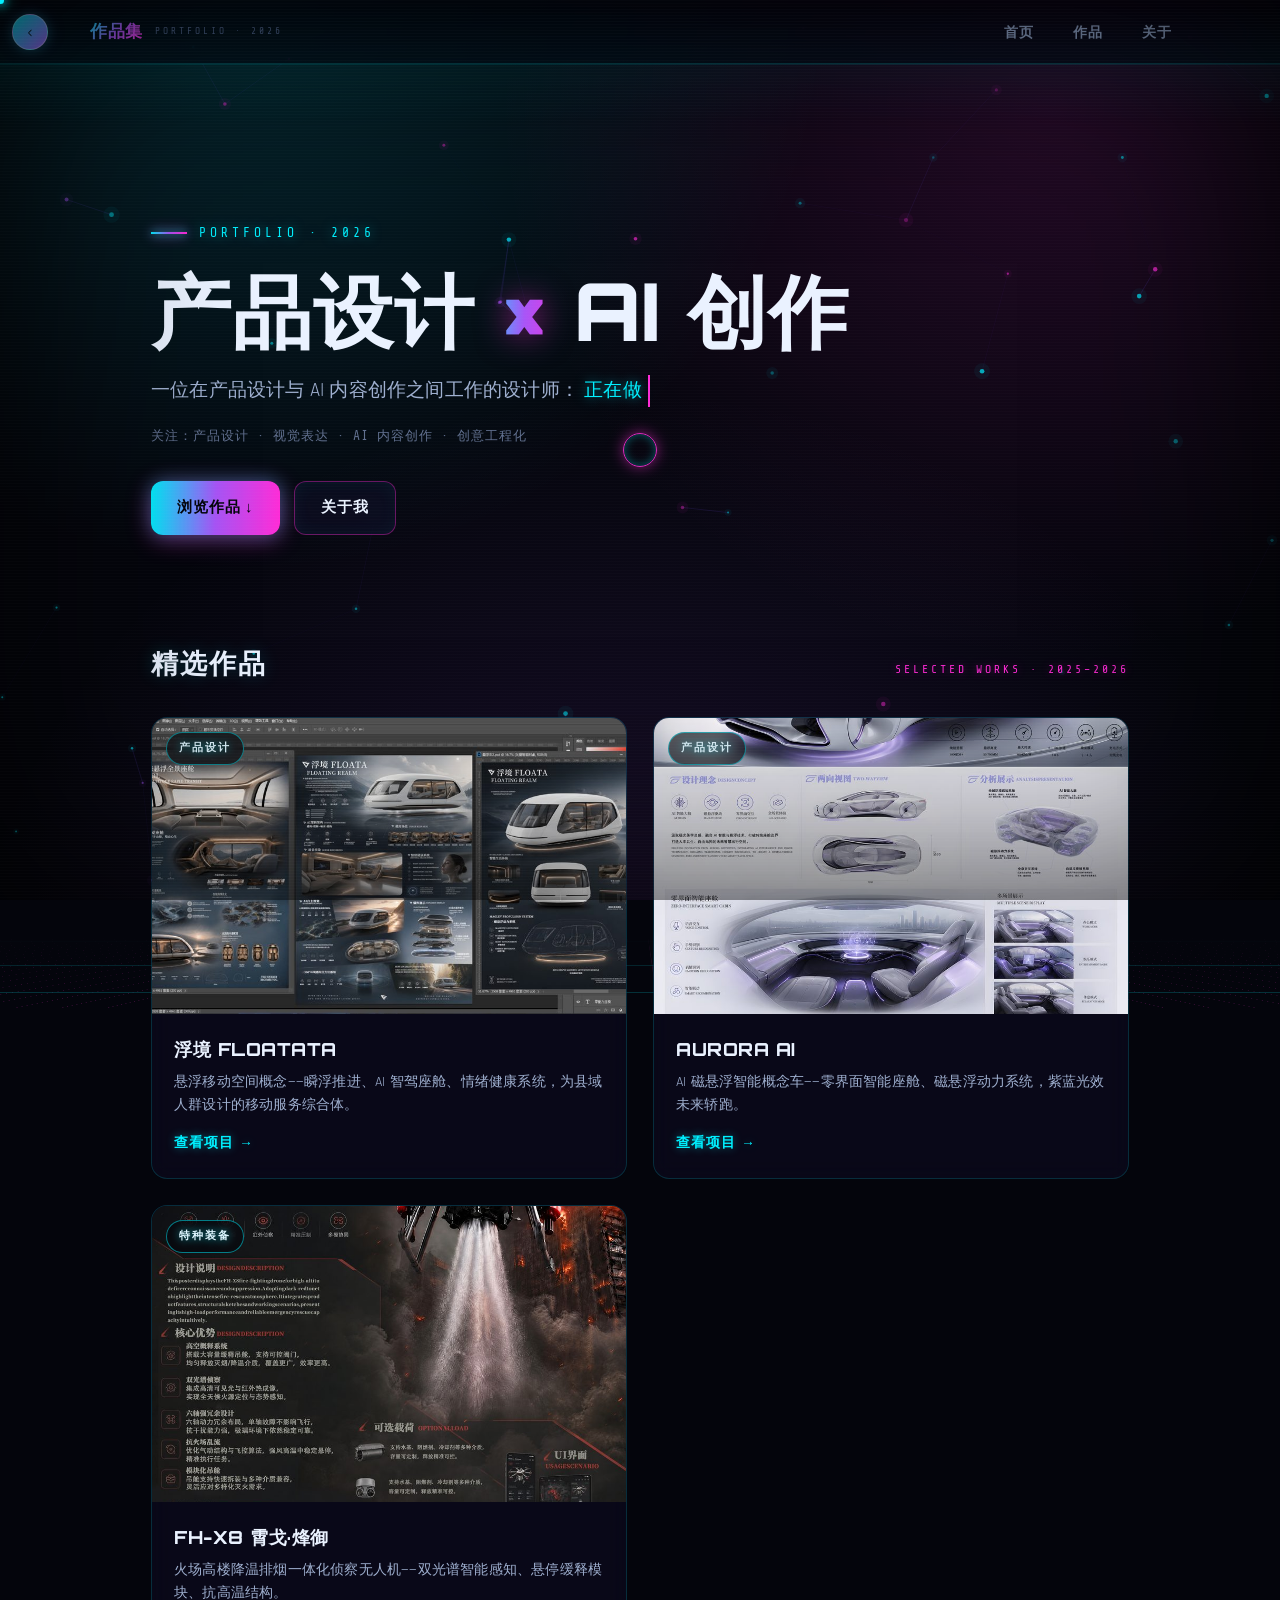
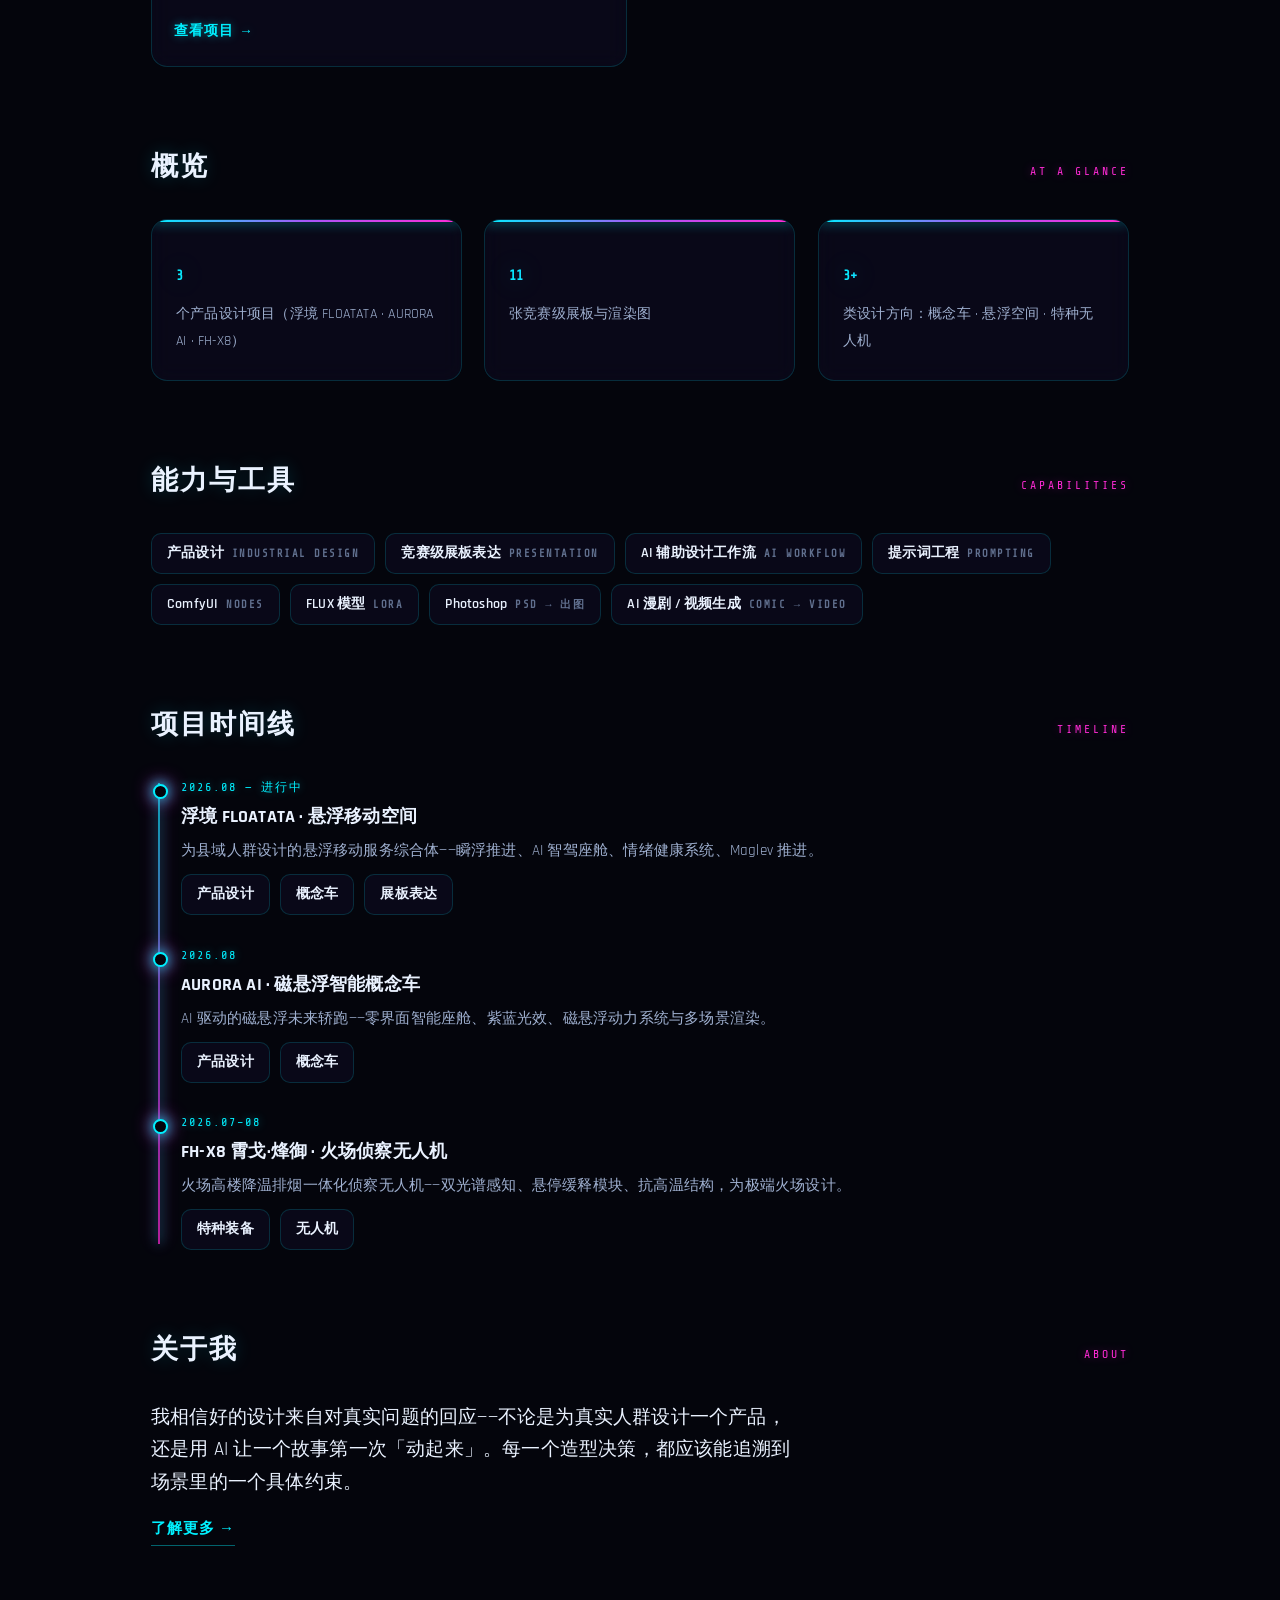
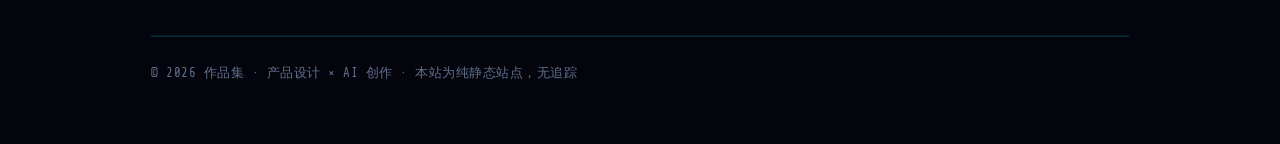
==== commit 892b8110: "V5.9.2: 全局返回箭头按钮(左上角纯箭头,不遮挡品牌) + 修手机3D查看器hover卡住 + 防触摸高亮" ====
--- a/index.html
+++ b/index.html
@@ -30,7 +30,7 @@
       <p class="hero-note" data-parallax="18">关注：产品设计 · 视觉表达 · AI 内容创作 · 创意工程化</p>
       <div class="contact-row" data-parallax="22">
         <a class="contact-btn contact-btn--dark" href="#work">浏览作品 ↓</a>
-        <a class="contact-btn contact-btn--light" href="/about/">关于我</a>
+        <a class="contact-btn contact-btn--light" href="/about/index.html">关于我</a>
       </div>
     </section>
 
@@ -43,7 +43,7 @@
       <div class="work-grid">
 
         <!-- 浮境 FLOATATA -->
-        <a class="work-card tilt reveal" href="/work/floata/" data-cat="产品设计">
+        <a class="work-card tilt reveal" href="/work/floata/index.html" data-cat="产品设计">
           <div class="wc-media">
             <span class="wc-tag">产品设计</span>
             <img src="/assets/work/floating-space.jpg"
@@ -59,7 +59,7 @@
         </a>
 
         <!-- AURORA AI -->
-        <a class="work-card tilt reveal" data-delay="90" href="/work/aurora/" data-cat="产品设计">
+        <a class="work-card tilt reveal" data-delay="90" href="/work/aurora/index.html" data-cat="产品设计">
           <div class="wc-media">
             <span class="wc-tag">产品设计</span>
             <img src="/assets/work/tech-sedan.jpg"
@@ -75,7 +75,7 @@
         </a>
 
         <!-- FH-X8 霄戈·烽御 -->
-        <a class="work-card tilt reveal" href="/work/fh-x8/" data-cat="特种装备">
+        <a class="work-card tilt reveal" href="/work/fh-x8/index.html" data-cat="特种装备">
           <div class="wc-media">
             <span class="wc-tag">特种装备</span>
             <img src="/assets/work/product.jpg"
@@ -159,7 +159,7 @@
         <span class="no">ABOUT</span>
       </div>
       <p class="reveal" style="font-size:19px; max-width:640px;">我相信好的设计来自对真实问题的回应——不论是为真实人群设计一个产品，还是用 AI 让一个故事第一次「动起来」。每一个造型决策，都应该能追溯到场景里的一个具体约束。</p>
-      <a class="more-link reveal" href="/about/">了解更多 →</a>
+      <a class="more-link reveal" href="/about/index.html">了解更多 →</a>
     </section>
 
     <!-- ⑤ 页脚 -->
--- a/site.css
+++ b/site.css
@@ -1062,16 +1062,25 @@
   opacity: 0; visibility: hidden;
   transition: opacity .3s ease, visibility .3s ease;
   cursor: zoom-out;
+  touch-action: none; -webkit-touch-action: none;
 }
 .lightbox.on { opacity: 1; visibility: visible; }
-.lb-figure { margin: 0; max-width: 1120px; max-height: 84vh; display: flex; flex-direction: column; gap: 12px; }
+.lb-figure { margin: 0; max-width: 1120px; max-height: 84vh; display: flex; flex-direction: column; gap: 12px; align-items: center; }
+.lb-figure.fullsize-mode { max-width: none; max-height: none; overflow: visible; }
+.lightbox.fullsize-active { padding: 2vh 2vw; overflow: auto; }
 .lightbox img {
   max-width: 100%; max-height: 78vh; object-fit: contain; display: block;
   border-radius: 12px; border: 1px solid var(--line);
   box-shadow: 0 0 50px rgba(0, 240, 255, .18), 0 0 60px rgba(255, 43, 214, .12);
   transform: scale(.94); transition: transform .35s cubic-bezier(.2, .7, .3, 1);
+  touch-action: none; -webkit-touch-action: none;
 }
 .lightbox.on img { transform: scale(1); }
+.lightbox img.fullsize {
+  max-width: none; max-height: none;
+  width: auto; height: auto;
+  object-fit: contain;
+}
 .lightbox figcaption { text-align: center; font-family: var(--mono); font-size: 13px; color: var(--muted); letter-spacing: 1px; }
 .lb-close, .lb-prev, .lb-next {
   position: fixed; z-index: 1; width: 50px; height: 50px;
@@ -1090,6 +1099,16 @@
   box-shadow: 0 0 26px rgba(0, 240, 255, .55), 0 0 26px rgba(255, 43, 214, .45);
 }
 .lb-prev:hover, .lb-next:hover { transform: translateY(-50%) scale(1.1); }
+.lightbox img.zoomed { cursor: grab; }
+.lightbox img.zoomed.dragging { cursor: grabbing; transition: none; -webkit-transition: none; }
+.lb-hint {
+  position: fixed; left: 50%; bottom: 18px; transform: translateX(-50%);
+  z-index: 2; padding: 7px 16px; border-radius: 999px;
+  font-family: var(--mono); font-size: 12px; letter-spacing: .5px; color: var(--muted);
+  background: rgba(4, 5, 12, .55); border: 1px solid var(--line);
+  backdrop-filter: blur(8px); -webkit-backdrop-filter: blur(8px);
+  pointer-events: none; user-select: none;
+}
 
 /* ================= 作品切换查看器（点击/按钮/平滑过渡） ================= */
 .viewer3d {
@@ -1114,16 +1133,19 @@
 .viewer3d-img {
   position: absolute; inset: 0;
   width: 100%; height: 100%; object-fit: contain;
-  transition: opacity .42s ease, transform .42s ease;
+  opacity: 1;
+  will-change: opacity, transform;
+  backface-visibility: hidden;
 }
 .viewer3d-img--active { opacity: 1; z-index: 1; }
 .viewer3d-img--next { opacity: 0; z-index: 2; }
 
-/* 过渡方向动画 */
-.viewer3d-stage.v-slide-left .viewer3d-img--active { transform: translateX(-6%); }
-.viewer3d-stage.v-slide-right .viewer3d-img--active { transform: translateX(6%); }
-.viewer3d-stage.v-slide-left .viewer3d-img--next { transform: translateX(6%); }
-.viewer3d-stage.v-slide-right .viewer3d-img--next { transform: translateX(-6%); }
+/* 过渡中才启用动画（内联 transform 驱动滑动+淡入淡出；无模糊，手机不卡） */
+.viewer3d-stage.v-transitioning .viewer3d-img {
+  transition:
+    opacity .42s cubic-bezier(.22, .61, .36, 1),
+    transform .42s cubic-bezier(.22, .61, .36, 1);
+}
 
 /* 网格叠加层 */
 .viewer3d::after {
@@ -1147,17 +1169,52 @@
   color: var(--c1); cursor: pointer;
   box-shadow: 0 0 14px rgba(0, 240, 255, .15), inset 0 0 12px rgba(0, 240, 255, .06);
   transition: all .28s ease; opacity: .78;
+  -webkit-tap-highlight-color: transparent; touch-action: manipulation;
 }
 .viewer3d-btn svg { width: 20px; height: 20px; stroke-width: 2.2; }
-.viewer3d-btn:hover {
-  opacity: 1; border-color: var(--c1);
-  background: rgba(0, 240, 255, .12);
-  box-shadow: 0 0 24px rgba(0, 240, 255, .32), inset 0 0 16px rgba(0, 240, 255, .1);
-  transform: translateY(-50%) scale(1.1);
+@media (hover: hover) and (pointer: fine) {
+  .viewer3d-btn:hover {
+    opacity: 1; border-color: var(--c1);
+    background: rgba(0, 240, 255, .12);
+    box-shadow: 0 0 24px rgba(0, 240, 255, .32), inset 0 0 16px rgba(0, 240, 255, .1);
+    transform: translateY(-50%) scale(1.1);
+  }
 }
 .viewer3d-btn:active { transform: translateY(-50%) scale(.94); }
 .viewer3d-btn--prev { left: 12px; }
 .viewer3d-btn--next { right: 12px; }
+
+/* 放大按钮（右下角，更醒目） */
+.viewer3d-btn--zoom {
+  top: auto; bottom: 14px; right: 14px;
+  transform: none;
+  width: 50px; height: 50px;
+  border-color: rgba(255, 43, 214, .45);
+  color: #ff2bd6;
+  background: rgba(4, 6, 18, .78);
+  box-shadow:
+    0 0 18px rgba(255, 43, 214, .22),
+    inset 0 0 14px rgba(255, 43, 214, .08);
+  opacity: 1;
+  animation: zoomPulse 2.8s ease-in-out infinite;
+}
+.viewer3d-btn--zoom svg { width: 24px; height: 24px; }
+@media (hover: hover) and (pointer: fine) {
+  .viewer3d-btn--zoom:hover {
+    border-color: var(--c3); color: #fff;
+    background: linear-gradient(135deg, rgba(255, 43, 214, .18), rgba(168, 85, 247, .18));
+    box-shadow:
+      0 0 30px rgba(255, 43, 214, .42),
+      0 0 50px rgba(168, 85, 247, .2),
+      inset 0 0 20px rgba(255, 43, 214, .12);
+    transform: scale(1.1) !important;
+  }
+}
+.viewer3d-btn--zoom:active { transform: scale(.94) !important; }
+@keyframes zoomPulse {
+  0%, 100% { box-shadow: 0 0 18px rgba(255, 43, 214, .22), inset 0 0 14px rgba(255, 43, 214, .08); }
+  50% { box-shadow: 0 0 28px rgba(255, 43, 214, .38), inset 0 0 20px rgba(255, 43, 214, .14); }
+}
 
 /* 底部信息栏 */
 .viewer3d-hint {
